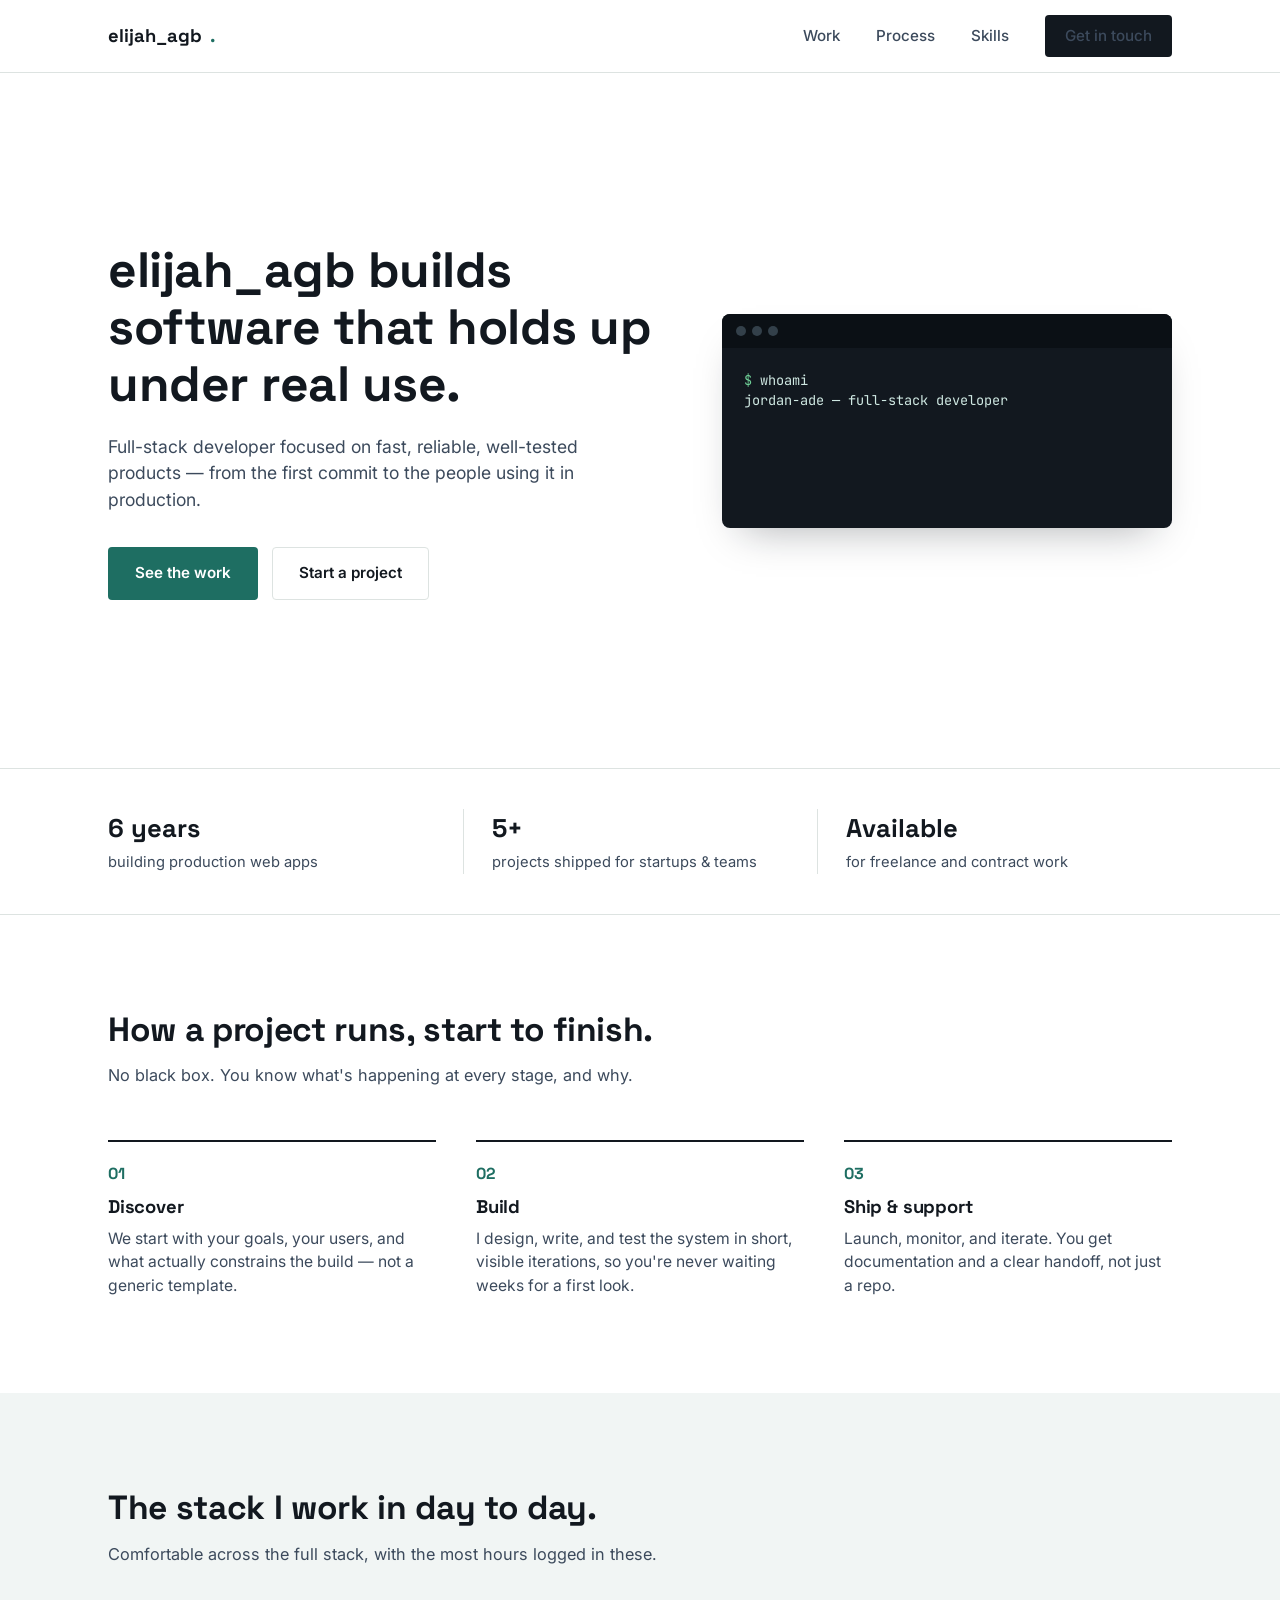
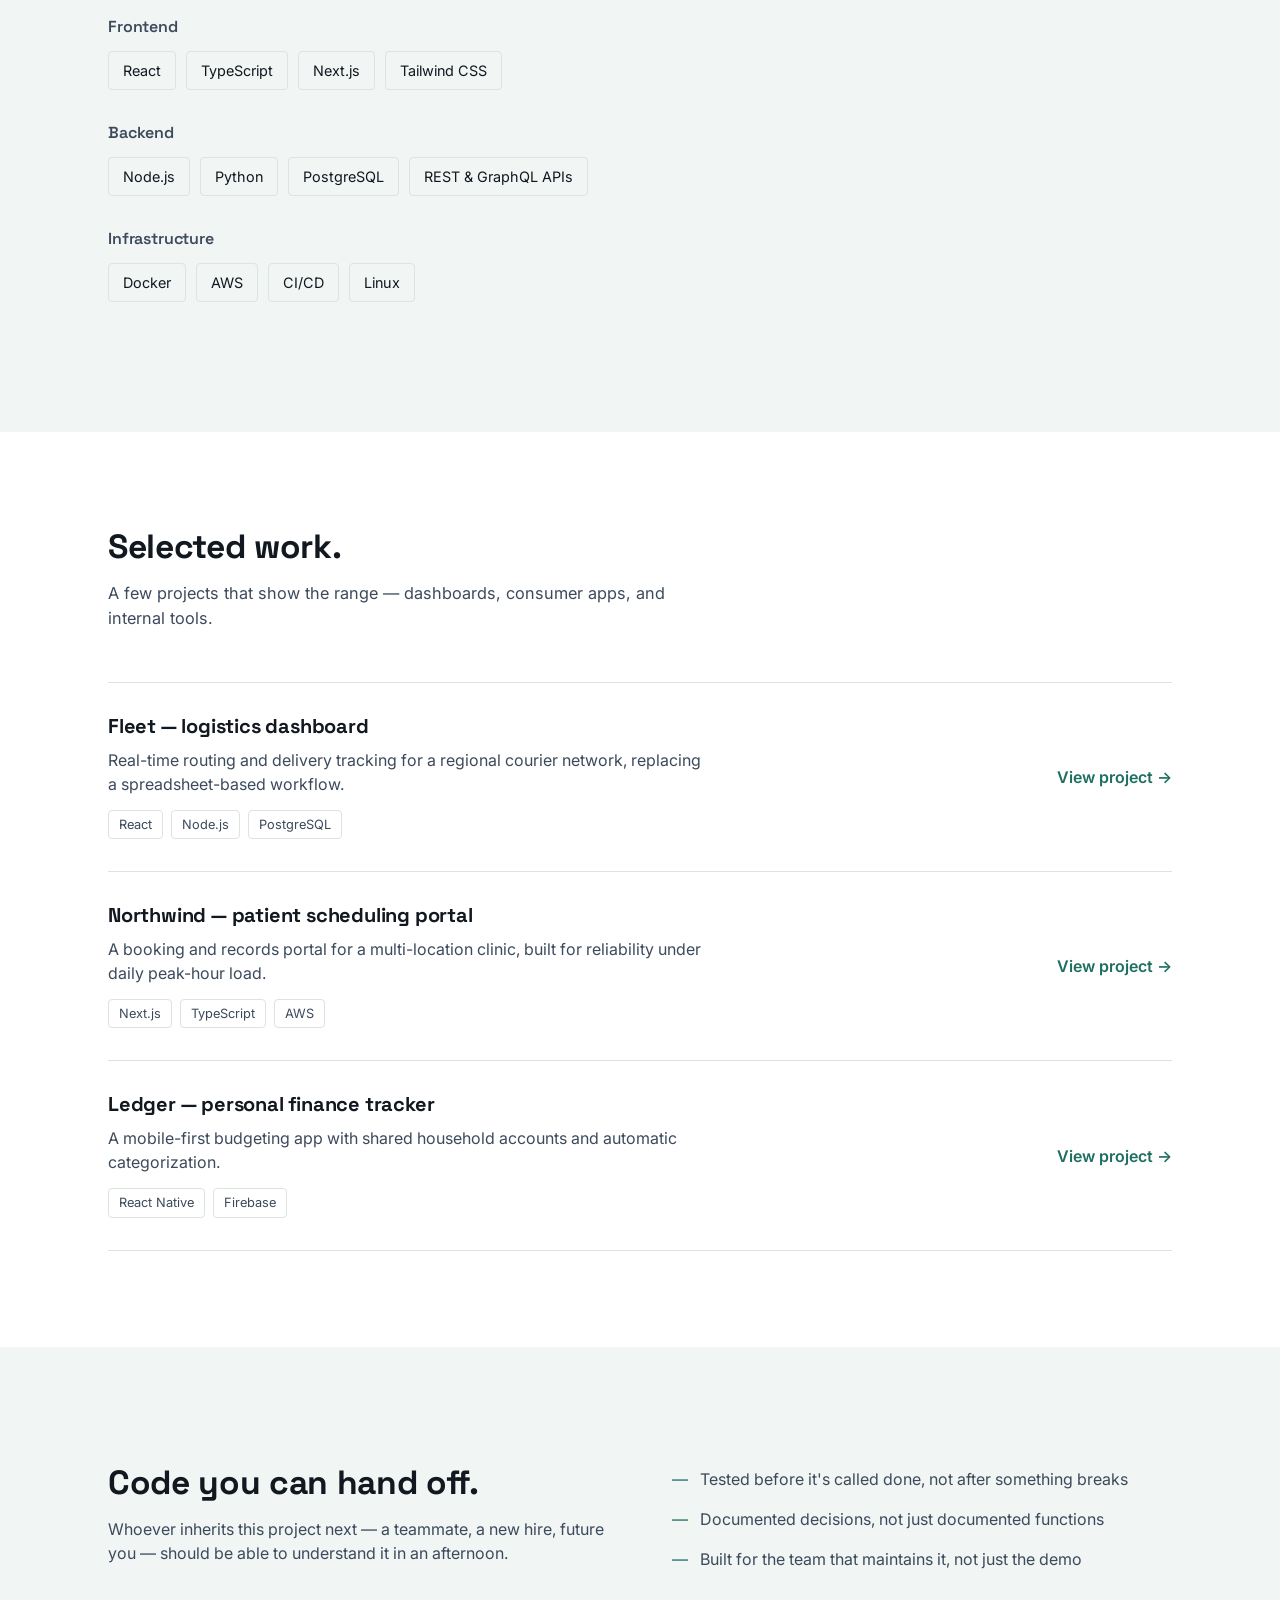
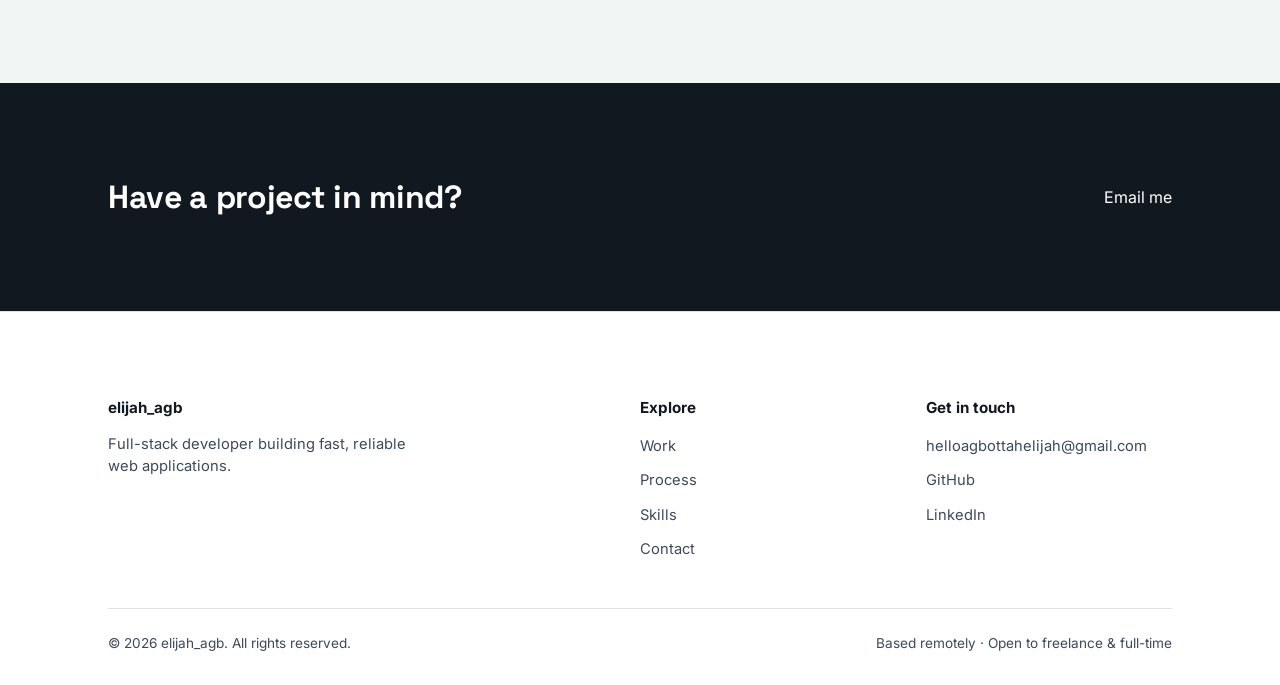
==== index.html @ 97196164 "Rename iIndex.html to index.html" ====
<!DOCTYPE html>
<html lang="en">
<head>
<meta charset="UTF-8">
<meta name="viewport" content="width=device-width, initial-scale=1.0">
<title>elijah_agb — Full-Stack Developer</title>
<meta name="description" content="elijah_agb is a full-stack developer building fast, reliable web applications.">
<link rel="preconnect" href="https://fonts.googleapis.com">
<link rel="preconnect" href="https://fonts.gstatic.com" crossorigin>
<link href="https://fonts.googleapis.com/css2?family=Space+Grotesk:wght@500;700&family=Inter:wght@400;500;600;700&family=JetBrains+Mono:wght@500&display=swap" rel="stylesheet">
<style>
  :root{
    --ink:#12181F;
    --paper:#FFFFFF;
    --paper-soft:#F1F5F4;
    --signal:#1E6E62;
    --signal-dark:#154F46;
    --slate:#3C4A5C;
    --line:#DDE3E1;
    --max:1120px;
  }

  *{box-sizing:border-box;}
  html{scroll-behavior:smooth;}
  body{
    margin:0;
    font-family:'Inter',sans-serif;
    color:var(--ink);
    background:var(--paper);
    line-height:1.5;
    -webkit-font-smoothing:antialiased;
  }
  h1,h2,h3{
    font-family:'Space Grotesk',sans-serif;
    line-height:1.15;
    margin:0;
    letter-spacing:-0.01em;
  }
  p{margin:0;}
  a{color:inherit;text-decoration:none;}
  img{max-width:100%;display:block;}
  .wrap{max-width:var(--max);margin:0 auto;padding:0 28px;}
  section{padding:96px 0;}
  @media (max-width:720px){
    section{padding:64px 0;}
    .wrap{padding:0 20px;}
  }

  a:focus-visible, button:focus-visible{
    outline:2px solid var(--signal);
    outline-offset:3px;
  }

  /* ---------- Nav ---------- */
  .nav{
    position:sticky; top:0; z-index:50;
    background:rgba(255,255,255,0.92);
    backdrop-filter:blur(6px);
    border-bottom:1px solid var(--line);
  }
  .nav .wrap{
    display:flex; align-items:center; justify-content:space-between;
    height:72px;
  }
  .brand{
    font-family:'Space Grotesk',sans-serif;
    font-weight:700; font-size:1.15rem;
    display:flex; align-items:center; gap:8px;
  }
  .brand .dot{color:var(--signal);}
  .nav-links{display:flex; align-items:center; gap:36px;}
  .nav-links a{font-size:0.95rem; color:var(--slate); font-weight:500;}
  .nav-links a:hover{color:var(--ink);}
  .nav-cta{
    background:var(--ink); color:var(--paper);
    padding:10px 20px; border-radius:4px;
    font-size:0.9rem; font-weight:600;
  }
  .nav-cta:hover{background:var(--signal-dark);}
  .nav-toggle{display:none; background:none; border:none; cursor:pointer; padding:8px;}
  .nav-toggle span{display:block; width:22px; height:2px; background:var(--ink); margin:5px 0;}

  @media (max-width:820px){
    .nav-links{
      position:absolute; top:72px; left:0; right:0;
      background:var(--paper); border-bottom:1px solid var(--line);
      flex-direction:column; align-items:flex-start; gap:0;
      max-height:0; overflow:hidden; transition:max-height 0.25s ease;
    }
    .nav-links.open{max-height:320px;}
    .nav-links a, .nav-links .nav-cta{
      width:100%; padding:16px 20px; border-bottom:1px solid var(--line);
      border-radius:0;
    }
    .nav-toggle{display:block;}
  }

  /* ---------- Hero ---------- */
  .hero .wrap{
    display:grid; grid-template-columns:1.1fr 0.9fr; gap:64px; align-items:center;
    padding-top:72px; padding-bottom:72px;
  }
  .hero h1{font-size:clamp(2.1rem, 4vw, 3.1rem);}
  .hero p.lede{
    margin-top:22px; font-size:1.1rem; color:var(--slate); max-width:46ch;
  }
  .hero-ctas{display:flex; gap:14px; margin-top:34px; flex-wrap:wrap;}
  .btn{
    display:inline-block; padding:14px 26px; border-radius:4px;
    font-weight:600; font-size:0.95rem; border:1px solid transparent;
  }
  .btn-primary{background:var(--signal); color:#fff;}
  .btn-primary:hover{background:var(--signal-dark);}
  .btn-ghost{border-color:var(--line); color:var(--ink);}
  .btn-ghost:hover{border-color:var(--ink);}

  .terminal{
    background:var(--ink); border-radius:8px; overflow:hidden;
    box-shadow:0 20px 40px -20px rgba(18,24,31,0.35);
  }
  .terminal-bar{
    display:flex; gap:6px; padding:12px 14px; background:#0B1015;
  }
  .terminal-bar span{width:10px; height:10px; border-radius:50%; background:#33404a;}
  .terminal-body{
    padding:22px; font-family:'JetBrains Mono',monospace; font-size:0.85rem;
    color:#CFE8E2; min-height:180px;
  }
  .terminal-body .prompt{color:#6FCF97;}
  .terminal-line{opacity:0; white-space:pre-wrap;}
  .terminal-line.show{opacity:1;}
  .caret{display:inline-block; width:7px; height:14px; background:#CFE8E2; vertical-align:-2px; animation:blink 1s step-end infinite;}
  @keyframes blink{50%{opacity:0;}}

  @media (max-width:820px){
    .hero .wrap{grid-template-columns:1fr; padding-top:48px;}
  }

  /* ---------- Trust strip ---------- */
  .trust{padding:0; border-top:1px solid var(--line); border-bottom:1px solid var(--line);}
  .trust .wrap{
    display:grid; grid-template-columns:repeat(3,1fr);
    padding:40px 28px;
  }
  .trust-item{
    padding:0 28px; border-left:1px solid var(--line);
  }
  .trust-item:first-child{border-left:none; padding-left:0;}
  .trust-item .num{font-family:'Space Grotesk',sans-serif; font-size:1.6rem; font-weight:700;}
  .trust-item .label{color:var(--slate); font-size:0.92rem; margin-top:4px;}
  @media (max-width:720px){
    .trust .wrap{grid-template-columns:1fr; gap:20px;}
    .trust-item{border-left:none; padding-left:0; border-top:1px solid var(--line); padding-top:20px;}
    .trust-item:first-child{border-top:none; padding-top:0;}
  }

  /* ---------- Section heads ---------- */
  .section-head{max-width:56ch; margin-bottom:52px;}
  .section-head h2{font-size:clamp(1.6rem,3vw,2.1rem);}
  .section-head p{margin-top:14px; color:var(--slate); font-size:1.02rem;}

  /* ---------- Process ---------- */
  .process-grid{display:grid; grid-template-columns:repeat(3,1fr); gap:40px;}
  .process-step{border-top:2px solid var(--ink); padding-top:20px;}
  .process-step .index{font-family:'Space Grotesk',sans-serif; color:var(--signal); font-weight:700;}
  .process-step h3{margin-top:10px; font-size:1.15rem;}
  .process-step p{margin-top:10px; color:var(--slate); font-size:0.98rem;}
  @media (max-width:820px){.process-grid{grid-template-columns:1fr; gap:32px;}}

  /* ---------- Skills ---------- */
  .skills-group{margin-bottom:34px;}
  .skills-group h3{font-size:1rem; color:var(--slate); font-weight:600; margin-bottom:14px;}
  .pill-row{display:flex; flex-wrap:wrap; gap:10px;}
  .pill{
    border:1px solid var(--line); border-radius:4px;
    padding:8px 14px; font-size:0.9rem;
  }

  /* ---------- Work ---------- */
  .work-list{border-top:1px solid var(--line);}
  .work-item{
    display:grid; grid-template-columns:1fr auto; gap:20px;
    padding:32px 0; border-bottom:1px solid var(--line);
    align-items:start;
  }
  .work-item h3{font-size:1.25rem;}
  .work-item p{margin-top:10px; color:var(--slate); max-width:60ch;}
  .work-tags{margin-top:14px; display:flex; gap:8px; flex-wrap:wrap;}
  .work-tags span{font-size:0.8rem; color:var(--slate); border:1px solid var(--line); border-radius:4px; padding:4px 10px;}
  .work-link{white-space:nowrap; font-weight:600; color:var(--signal); align-self:center;}
  .work-link:hover{color:var(--signal-dark);}
  @media (max-width:600px){
    .work-item{grid-template-columns:1fr;}
  }

  /* ---------- Approach ---------- */
  .approach{background:var(--paper-soft);}
  .approach .wrap{display:grid; grid-template-columns:1fr 1fr; gap:64px; align-items:center;}
  .approach h2{font-size:clamp(1.6rem,3vw,2.1rem);}
  .approach ul{list-style:none; padding:0; margin-top:24px; display:grid; gap:16px;}
  .approach li{display:flex; gap:12px; font-size:1rem; color:var(--slate);}
  .approach li::before{content:"—"; color:var(--signal); flex-shrink:0;}
  @media (max-width:820px){.approach .wrap{grid-template-columns:1fr;}}

  /* ---------- CTA banner ---------- */
  .cta-banner{background:var(--ink); color:#fff; text-align:left;}
  .cta-banner .wrap{
    display:flex; align-items:center; justify-content:space-between; gap:24px; flex-wrap:wrap;
  }
  .cta-banner h2{color:#fff; font-size:clamp(1.5rem,3vw,2rem); max-width:20ch;}
  .cta-banner .btn-primary{background:var(--signal);}

  /* ---------- Footer ---------- */
  footer{border-top:1px solid var(--line); padding:64px 0 32px;}
  .footer-grid{display:grid; grid-template-columns:2fr 1fr 1fr; gap:40px;}
  .footer-grid h4{font-size:0.95rem; margin-bottom:14px;}
  .footer-grid ul{list-style:none; padding:0; margin:0; display:grid; gap:10px;}
  .footer-grid a{color:var(--slate); font-size:0.92rem;}
  .footer-grid a:hover{color:var(--ink);}
  .footer-bottom{
    margin-top:48px; padding-top:24px; border-top:1px solid var(--line);
    display:flex; justify-content:space-between; flex-wrap:wrap; gap:12px;
    font-size:0.85rem; color:var(--slate);
  }
  @media (max-width:720px){.footer-grid{grid-template-columns:1fr; gap:28px;}}

  @media (prefers-reduced-motion: reduce){
    html{scroll-behavior:auto;}
    .terminal-line{opacity:1 !important;}
    .caret{animation:none;}
  }
</style>
</head>
<body>

<header class="nav">
  <div class="wrap">
    <a href="#" class="brand">elijah_agb<span class="dot">.</span></a>
    <nav class="nav-links" id="navLinks">
      <a href="#work">Work</a>
      <a href="#process">Process</a>
      <a href="#skills">Skills</a>
      <a href="#contact" class="nav-cta">Get in touch</a>
    </nav>
    <button class="nav-toggle" id="navToggle" aria-label="Toggle menu" aria-expanded="false">
      <span></span><span></span><span></span>
    </button>
  </div>
</header>

<main>

  <!-- Hero -->
  <section class="hero">
    <div class="wrap">
      <div>
        <h1>elijah_agb builds software that holds up under real use.</h1>
        <p class="lede">Full-stack developer focused on fast, reliable, well-tested products — from the first commit to the people using it in production.</p>
        <div class="hero-ctas">
          <a href="#work" class="btn btn-primary">See the work</a>
          <a href="#contact" class="btn btn-ghost">Start a project</a>
        </div>
      </div>
      <div class="terminal" aria-hidden="true">
        <div class="terminal-bar"><span></span><span></span><span></span></div>
        <div class="terminal-body" id="termBody"></div>
      </div>
    </div>
  </section>

  <!-- Trust strip -->
  <section class="trust">
    <div class="wrap">
      <div class="trust-item">
        <div class="num">6 years</div>
        <div class="label">building production web apps</div>
      </div>
      <div class="trust-item">
        <div class="num">5+</div>
        <div class="label">projects shipped for startups &amp; teams</div>
      </div>
      <div class="trust-item">
        <div class="num">Available</div>
        <div class="label">for freelance and contract work</div>
      </div>
    </div>
  </section>

  <!-- Process -->
  <section id="process">
    <div class="wrap">
      <div class="section-head">
        <h2>How a project runs, start to finish.</h2>
        <p>No black box. You know what's happening at every stage, and why.</p>
      </div>
      <div class="process-grid">
        <div class="process-step">
          <div class="index">01</div>
          <h3>Discover</h3>
          <p>We start with your goals, your users, and what actually constrains the build — not a generic template.</p>
        </div>
        <div class="process-step">
          <div class="index">02</div>
          <h3>Build</h3>
          <p>I design, write, and test the system in short, visible iterations, so you're never waiting weeks for a first look.</p>
        </div>
        <div class="process-step">
          <div class="index">03</div>
          <h3>Ship &amp; support</h3>
          <p>Launch, monitor, and iterate. You get documentation and a clear handoff, not just a repo.</p>
        </div>
      </div>
    </div>
  </section>

  <!-- Skills -->
  <section id="skills" style="background:var(--paper-soft);">
    <div class="wrap">
      <div class="section-head">
        <h2>The stack I work in day to day.</h2>
        <p>Comfortable across the full stack, with the most hours logged in these.</p>
      </div>

      <div class="skills-group">
        <h3>Frontend</h3>
        <div class="pill-row">
          <span class="pill">React</span>
          <span class="pill">TypeScript</span>
          <span class="pill">Next.js</span>
          <span class="pill">Tailwind CSS</span>
        </div>
      </div>

      <div class="skills-group">
        <h3>Backend</h3>
        <div class="pill-row">
          <span class="pill">Node.js</span>
          <span class="pill">Python</span>
          <span class="pill">PostgreSQL</span>
          <span class="pill">REST &amp; GraphQL APIs</span>
        </div>
      </div>

      <div class="skills-group">
        <h3>Infrastructure</h3>
        <div class="pill-row">
          <span class="pill">Docker</span>
          <span class="pill">AWS</span>
          <span class="pill">CI/CD</span>
          <span class="pill">Linux</span>
        </div>
      </div>
    </div>
  </section>

  <!-- Work -->
  <section id="work">
    <div class="wrap">
      <div class="section-head">
        <h2>Selected work.</h2>
        <p>A few projects that show the range — dashboards, consumer apps, and internal tools.</p>
      </div>
      <div class="work-list">
        <div class="work-item">
          <div>
            <h3>Fleet — logistics dashboard</h3>
            <p>Real-time routing and delivery tracking for a regional courier network, replacing a spreadsheet-based workflow.</p>
            <div class="work-tags"><span>React</span><span>Node.js</span><span>PostgreSQL</span></div>
          </div>
          <a href="#" class="work-link">View project →</a>
        </div>
        <div class="work-item">
          <div>
            <h3>Northwind — patient scheduling portal</h3>
            <p>A booking and records portal for a multi-location clinic, built for reliability under daily peak-hour load.</p>
            <div class="work-tags"><span>Next.js</span><span>TypeScript</span><span>AWS</span></div>
          </div>
          <a href="#" class="work-link">View project →</a>
        </div>
        <div class="work-item">
          <div>
            <h3>Ledger — personal finance tracker</h3>
            <p>A mobile-first budgeting app with shared household accounts and automatic categorization.</p>
            <div class="work-tags"><span>React Native</span><span>Firebase</span></div>
          </div>
          <a href="#" class="work-link">View project →</a>
        </div>
      </div>
    </div>
  </section>

  <!-- Approach -->
  <section class="approach">
    <div class="wrap">
      <div>
        <h2>Code you can hand off.</h2>
        <p style="margin-top:14px; color:var(--slate);">Whoever inherits this project next — a teammate, a new hire, future you — should be able to understand it in an afternoon.</p>
      </div>
      <ul>
        <li>Tested before it's called done, not after something breaks</li>
        <li>Documented decisions, not just documented functions</li>
        <li>Built for the team that maintains it, not just the demo</li>
      </ul>
    </div>
  </section>

  <!-- CTA banner -->
  <section class="cta-banner" id="contact">
    <div class="wrap">
      <h2>Have a project in mind?</h2>
      <a href="mailto:helloagbottahelijah@gmail.com” class="btn btn-primary">Email me</a>
    </div>
  </section>

</main>

<footer>
  <div class="wrap">
    <div class="footer-grid">
      <div>
        <h4>elijah_agb</h4>
        <p style="color:var(--slate); font-size:0.92rem; max-width:36ch;">Full-stack developer building fast, reliable web applications.</p>
      </div>
      <div>
        <h4>Explore</h4>
        <ul>
          <li><a href="#work">Work</a></li>
          <li><a href="#process">Process</a></li>
          <li><a href="#skills">Skills</a></li>
          <li><a href="#contact">Contact</a></li>
        </ul>
      </div>
      <div>
        <h4>Get in touch</h4>
        <ul>
          <li><a href="mailto:helloagbottahelijah@gmail.com">helloagbottahelijah@gmail.com</a></li>
          <li><a href="#">GitHub</a></li>
          <li><a href="#">LinkedIn</a></li>
        </ul>
      </div>
    </div>
    <div class="footer-bottom">
      <span>© 2026 elijah_agb. All rights reserved.</span>
      <span>Based remotely · Open to freelance &amp; full-time</span>
    </div>
  </div>
</footer>

<script>
  // mobile nav toggle
  const navToggle = document.getElementById('navToggle');
  const navLinks = document.getElementById('navLinks');
  navToggle.addEventListener('click', () => {
    const isOpen = navLinks.classList.toggle('open');
    navToggle.setAttribute('aria-expanded', isOpen);
  });
  navLinks.querySelectorAll('a').forEach(a => a.addEventListener('click', () => {
    navLinks.classList.remove('open');
    navToggle.setAttribute('aria-expanded', 'false');
  }));

  // terminal typing effect (single orchestrated hero moment)
  const termBody = document.getElementById('termBody');
  const reduceMotion = window.matchMedia('(prefers-reduced-motion: reduce)').matches;
  const lines = [
    { p: '$ ', t: 'whoami' },
    { p: '', t: 'jordan-ade — full-stack developer' },
    { p: '', t: '' },
    { p: '$ ', t: 'status' },
    { p: '', t: 'open for new projects' }
  ];

  function renderStatic(){
    termBody.innerHTML = lines.map(l =>
      `<div class="terminal-line show">${l.p ? '<span class="prompt">'+l.p+'</span>' : ''}${l.t}</div>`
    ).join('');
  }

  if (reduceMotion) {
    renderStatic();
  } else {
    let i = 0;
    function typeNext(){
      if (i >= lines.length){ return; }
      const line = lines[i];
      const div = document.createElement('div');
      div.className = 'terminal-line show';
      termBody.appendChild(div);
      const full = line.t;
      let charIndex = 0;
      const prefix = line.p ? `<span class="prompt">${line.p}</span>` : '';
      const interval = setInterval(() => {
        charIndex++;
        div.innerHTML = prefix + full.slice(0, charIndex) + '<span class="caret"></span>';
        if (charIndex >= full.length){
          clearInterval(interval);
          div.innerHTML = prefix + full;
          i++;
          setTimeout(typeNext, 220);
        }
      }, 28);
    }
    typeNext();
  }
</script>

</body>
</html>
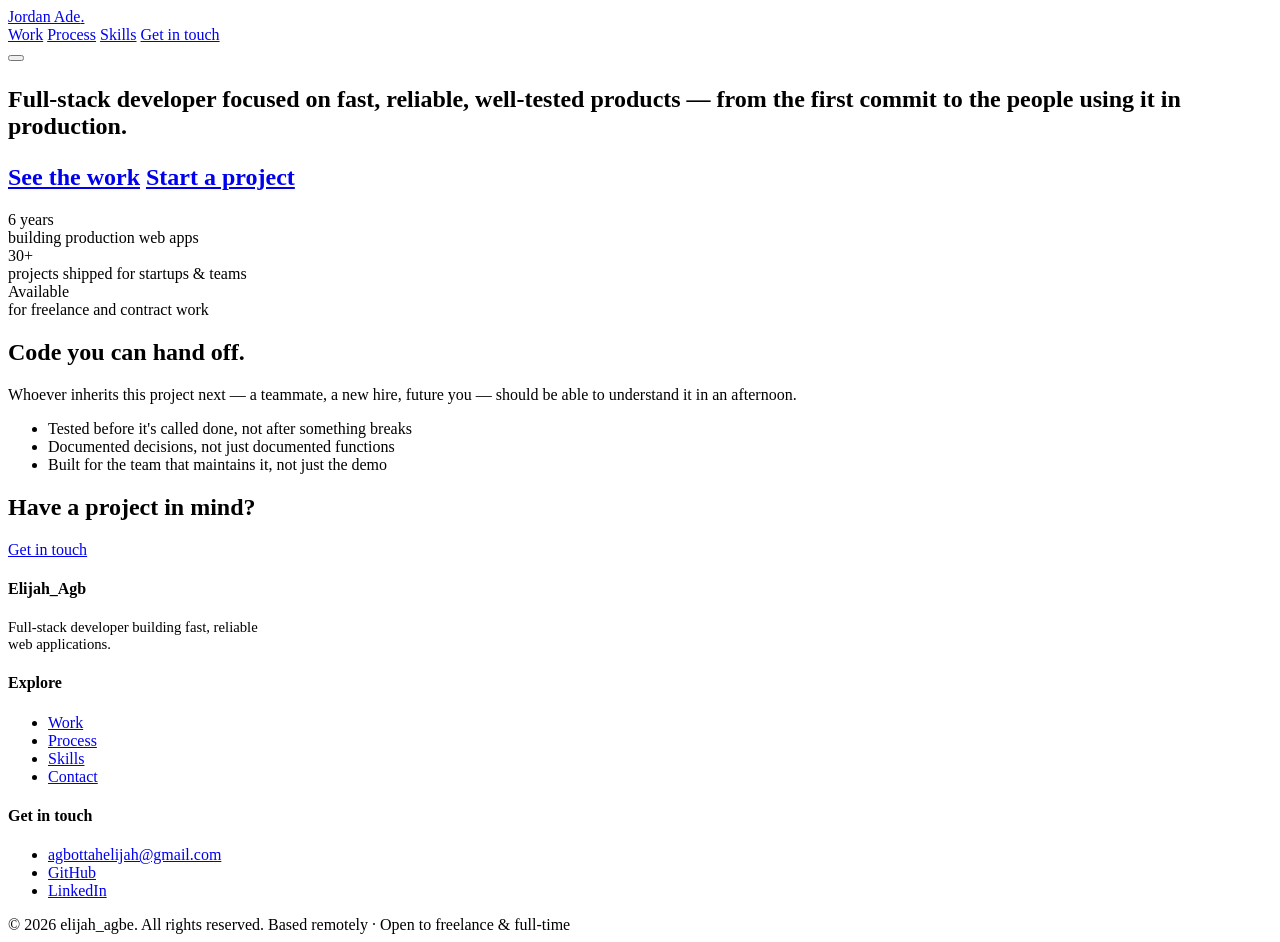
==== commit 10ca4d49: "Refactor index.html for branding and navigation updates Updated the title and meta description, chan" ====
--- a/index.html
+++ b/index.html
@@ -3,244 +3,24 @@
 <head>
 <meta charset="UTF-8">
 <meta name="viewport" content="width=device-width, initial-scale=1.0">
-<title>elijah_agb — Full-Stack Developer</title>
-<meta name="description" content="elijah_agb is a full-stack developer building fast, reliable web applications.">
+<title>Elijah_Agb — Full-Stack Developer</title>
+<meta name="description" content="Jordan Ade is a full-stack developer building fast, reliable web applications.">
 <link rel="preconnect" href="https://fonts.googleapis.com">
 <link rel="preconnect" href="https://fonts.gstatic.com" crossorigin>
 <link href="https://fonts.googleapis.com/css2?family=Space+Grotesk:wght@500;700&family=Inter:wght@400;500;600;700&family=JetBrains+Mono:wght@500&display=swap" rel="stylesheet">
-<style>
-  :root{
-    --ink:#12181F;
-    --paper:#FFFFFF;
-    --paper-soft:#F1F5F4;
-    --signal:#1E6E62;
-    --signal-dark:#154F46;
-    --slate:#3C4A5C;
-    --line:#DDE3E1;
-    --max:1120px;
-  }
-
-  *{box-sizing:border-box;}
-  html{scroll-behavior:smooth;}
-  body{
-    margin:0;
-    font-family:'Inter',sans-serif;
-    color:var(--ink);
-    background:var(--paper);
-    line-height:1.5;
-    -webkit-font-smoothing:antialiased;
-  }
-  h1,h2,h3{
-    font-family:'Space Grotesk',sans-serif;
-    line-height:1.15;
-    margin:0;
-    letter-spacing:-0.01em;
-  }
-  p{margin:0;}
-  a{color:inherit;text-decoration:none;}
-  img{max-width:100%;display:block;}
-  .wrap{max-width:var(--max);margin:0 auto;padding:0 28px;}
-  section{padding:96px 0;}
-  @media (max-width:720px){
-    section{padding:64px 0;}
-    .wrap{padding:0 20px;}
-  }
-
-  a:focus-visible, button:focus-visible{
-    outline:2px solid var(--signal);
-    outline-offset:3px;
-  }
-
-  /* ---------- Nav ---------- */
-  .nav{
-    position:sticky; top:0; z-index:50;
-    background:rgba(255,255,255,0.92);
-    backdrop-filter:blur(6px);
-    border-bottom:1px solid var(--line);
-  }
-  .nav .wrap{
-    display:flex; align-items:center; justify-content:space-between;
-    height:72px;
-  }
-  .brand{
-    font-family:'Space Grotesk',sans-serif;
-    font-weight:700; font-size:1.15rem;
-    display:flex; align-items:center; gap:8px;
-  }
-  .brand .dot{color:var(--signal);}
-  .nav-links{display:flex; align-items:center; gap:36px;}
-  .nav-links a{font-size:0.95rem; color:var(--slate); font-weight:500;}
-  .nav-links a:hover{color:var(--ink);}
-  .nav-cta{
-    background:var(--ink); color:var(--paper);
-    padding:10px 20px; border-radius:4px;
-    font-size:0.9rem; font-weight:600;
-  }
-  .nav-cta:hover{background:var(--signal-dark);}
-  .nav-toggle{display:none; background:none; border:none; cursor:pointer; padding:8px;}
-  .nav-toggle span{display:block; width:22px; height:2px; background:var(--ink); margin:5px 0;}
-
-  @media (max-width:820px){
-    .nav-links{
-      position:absolute; top:72px; left:0; right:0;
-      background:var(--paper); border-bottom:1px solid var(--line);
-      flex-direction:column; align-items:flex-start; gap:0;
-      max-height:0; overflow:hidden; transition:max-height 0.25s ease;
-    }
-    .nav-links.open{max-height:320px;}
-    .nav-links a, .nav-links .nav-cta{
-      width:100%; padding:16px 20px; border-bottom:1px solid var(--line);
-      border-radius:0;
-    }
-    .nav-toggle{display:block;}
-  }
-
-  /* ---------- Hero ---------- */
-  .hero .wrap{
-    display:grid; grid-template-columns:1.1fr 0.9fr; gap:64px; align-items:center;
-    padding-top:72px; padding-bottom:72px;
-  }
-  .hero h1{font-size:clamp(2.1rem, 4vw, 3.1rem);}
-  .hero p.lede{
-    margin-top:22px; font-size:1.1rem; color:var(--slate); max-width:46ch;
-  }
-  .hero-ctas{display:flex; gap:14px; margin-top:34px; flex-wrap:wrap;}
-  .btn{
-    display:inline-block; padding:14px 26px; border-radius:4px;
-    font-weight:600; font-size:0.95rem; border:1px solid transparent;
-  }
-  .btn-primary{background:var(--signal); color:#fff;}
-  .btn-primary:hover{background:var(--signal-dark);}
-  .btn-ghost{border-color:var(--line); color:var(--ink);}
-  .btn-ghost:hover{border-color:var(--ink);}
-
-  .terminal{
-    background:var(--ink); border-radius:8px; overflow:hidden;
-    box-shadow:0 20px 40px -20px rgba(18,24,31,0.35);
-  }
-  .terminal-bar{
-    display:flex; gap:6px; padding:12px 14px; background:#0B1015;
-  }
-  .terminal-bar span{width:10px; height:10px; border-radius:50%; background:#33404a;}
-  .terminal-body{
-    padding:22px; font-family:'JetBrains Mono',monospace; font-size:0.85rem;
-    color:#CFE8E2; min-height:180px;
-  }
-  .terminal-body .prompt{color:#6FCF97;}
-  .terminal-line{opacity:0; white-space:pre-wrap;}
-  .terminal-line.show{opacity:1;}
-  .caret{display:inline-block; width:7px; height:14px; background:#CFE8E2; vertical-align:-2px; animation:blink 1s step-end infinite;}
-  @keyframes blink{50%{opacity:0;}}
-
-  @media (max-width:820px){
-    .hero .wrap{grid-template-columns:1fr; padding-top:48px;}
-  }
-
-  /* ---------- Trust strip ---------- */
-  .trust{padding:0; border-top:1px solid var(--line); border-bottom:1px solid var(--line);}
-  .trust .wrap{
-    display:grid; grid-template-columns:repeat(3,1fr);
-    padding:40px 28px;
-  }
-  .trust-item{
-    padding:0 28px; border-left:1px solid var(--line);
-  }
-  .trust-item:first-child{border-left:none; padding-left:0;}
-  .trust-item .num{font-family:'Space Grotesk',sans-serif; font-size:1.6rem; font-weight:700;}
-  .trust-item .label{color:var(--slate); font-size:0.92rem; margin-top:4px;}
-  @media (max-width:720px){
-    .trust .wrap{grid-template-columns:1fr; gap:20px;}
-    .trust-item{border-left:none; padding-left:0; border-top:1px solid var(--line); padding-top:20px;}
-    .trust-item:first-child{border-top:none; padding-top:0;}
-  }
-
-  /* ---------- Section heads ---------- */
-  .section-head{max-width:56ch; margin-bottom:52px;}
-  .section-head h2{font-size:clamp(1.6rem,3vw,2.1rem);}
-  .section-head p{margin-top:14px; color:var(--slate); font-size:1.02rem;}
-
-  /* ---------- Process ---------- */
-  .process-grid{display:grid; grid-template-columns:repeat(3,1fr); gap:40px;}
-  .process-step{border-top:2px solid var(--ink); padding-top:20px;}
-  .process-step .index{font-family:'Space Grotesk',sans-serif; color:var(--signal); font-weight:700;}
-  .process-step h3{margin-top:10px; font-size:1.15rem;}
-  .process-step p{margin-top:10px; color:var(--slate); font-size:0.98rem;}
-  @media (max-width:820px){.process-grid{grid-template-columns:1fr; gap:32px;}}
-
-  /* ---------- Skills ---------- */
-  .skills-group{margin-bottom:34px;}
-  .skills-group h3{font-size:1rem; color:var(--slate); font-weight:600; margin-bottom:14px;}
-  .pill-row{display:flex; flex-wrap:wrap; gap:10px;}
-  .pill{
-    border:1px solid var(--line); border-radius:4px;
-    padding:8px 14px; font-size:0.9rem;
-  }
-
-  /* ---------- Work ---------- */
-  .work-list{border-top:1px solid var(--line);}
-  .work-item{
-    display:grid; grid-template-columns:1fr auto; gap:20px;
-    padding:32px 0; border-bottom:1px solid var(--line);
-    align-items:start;
-  }
-  .work-item h3{font-size:1.25rem;}
-  .work-item p{margin-top:10px; color:var(--slate); max-width:60ch;}
-  .work-tags{margin-top:14px; display:flex; gap:8px; flex-wrap:wrap;}
-  .work-tags span{font-size:0.8rem; color:var(--slate); border:1px solid var(--line); border-radius:4px; padding:4px 10px;}
-  .work-link{white-space:nowrap; font-weight:600; color:var(--signal); align-self:center;}
-  .work-link:hover{color:var(--signal-dark);}
-  @media (max-width:600px){
-    .work-item{grid-template-columns:1fr;}
-  }
-
-  /* ---------- Approach ---------- */
-  .approach{background:var(--paper-soft);}
-  .approach .wrap{display:grid; grid-template-columns:1fr 1fr; gap:64px; align-items:center;}
-  .approach h2{font-size:clamp(1.6rem,3vw,2.1rem);}
-  .approach ul{list-style:none; padding:0; margin-top:24px; display:grid; gap:16px;}
-  .approach li{display:flex; gap:12px; font-size:1rem; color:var(--slate);}
-  .approach li::before{content:"—"; color:var(--signal); flex-shrink:0;}
-  @media (max-width:820px){.approach .wrap{grid-template-columns:1fr;}}
-
-  /* ---------- CTA banner ---------- */
-  .cta-banner{background:var(--ink); color:#fff; text-align:left;}
-  .cta-banner .wrap{
-    display:flex; align-items:center; justify-content:space-between; gap:24px; flex-wrap:wrap;
-  }
-  .cta-banner h2{color:#fff; font-size:clamp(1.5rem,3vw,2rem); max-width:20ch;}
-  .cta-banner .btn-primary{background:var(--signal);}
-
-  /* ---------- Footer ---------- */
-  footer{border-top:1px solid var(--line); padding:64px 0 32px;}
-  .footer-grid{display:grid; grid-template-columns:2fr 1fr 1fr; gap:40px;}
-  .footer-grid h4{font-size:0.95rem; margin-bottom:14px;}
-  .footer-grid ul{list-style:none; padding:0; margin:0; display:grid; gap:10px;}
-  .footer-grid a{color:var(--slate); font-size:0.92rem;}
-  .footer-grid a:hover{color:var(--ink);}
-  .footer-bottom{
-    margin-top:48px; padding-top:24px; border-top:1px solid var(--line);
-    display:flex; justify-content:space-between; flex-wrap:wrap; gap:12px;
-    font-size:0.85rem; color:var(--slate);
-  }
-  @media (max-width:720px){.footer-grid{grid-template-columns:1fr; gap:28px;}}
-
-  @media (prefers-reduced-motion: reduce){
-    html{scroll-behavior:auto;}
-    .terminal-line{opacity:1 !important;}
-    .caret{animation:none;}
-  }
-</style>
+<link rel="stylesheet" href="style.css">
+<script src="script.js" defer></script>
 </head>
 <body>
 
 <header class="nav">
   <div class="wrap">
-    <a href="#" class="brand">elijah_agb<span class="dot">.</span></a>
+    <a href="index.html" class="brand">Jordan Ade<span class="dot">.</span></a>
     <nav class="nav-links" id="navLinks">
-      <a href="#work">Work</a>
-      <a href="#process">Process</a>
-      <a href="#skills">Skills</a>
-      <a href="#contact" class="nav-cta">Get in touch</a>
+      <a href="work.html">Work</a>
+      <a href="process.html">Process</a>
+      <a href="skills.html">Skills</a>
+      <a href="contact.html" class="nav-cta">Get in touch</a>
     </nav>
     <button class="nav-toggle" id="navToggle" aria-label="Toggle menu" aria-expanded="false">
       <span></span><span></span><span></span>
@@ -250,15 +30,14 @@
 
 <main>
 
-  <!-- Hero -->
   <section class="hero">
     <div class="wrap">
       <div>
-        <h1>elijah_agb builds software that holds up under real use.</h1>
+        <h1 Elijah_Agb builds software that holds up under real use.</h1>
         <p class="lede">Full-stack developer focused on fast, reliable, well-tested products — from the first commit to the people using it in production.</p>
         <div class="hero-ctas">
-          <a href="#work" class="btn btn-primary">See the work</a>
-          <a href="#contact" class="btn btn-ghost">Start a project</a>
+          <a href="work.html" class="btn btn-primary">See the work</a>
+          <a href="contact.html" class="btn btn-ghost">Start a project</a>
         </div>
       </div>
       <div class="terminal" aria-hidden="true">
@@ -268,7 +47,6 @@
     </div>
   </section>
 
-  <!-- Trust strip -->
   <section class="trust">
     <div class="wrap">
       <div class="trust-item">
@@ -276,7 +54,7 @@
         <div class="label">building production web apps</div>
       </div>
       <div class="trust-item">
-        <div class="num">5+</div>
+        <div class="num">30+</div>
         <div class="label">projects shipped for startups &amp; teams</div>
       </div>
       <div class="trust-item">
@@ -286,110 +64,6 @@
     </div>
   </section>
 
-  <!-- Process -->
-  <section id="process">
-    <div class="wrap">
-      <div class="section-head">
-        <h2>How a project runs, start to finish.</h2>
-        <p>No black box. You know what's happening at every stage, and why.</p>
-      </div>
-      <div class="process-grid">
-        <div class="process-step">
-          <div class="index">01</div>
-          <h3>Discover</h3>
-          <p>We start with your goals, your users, and what actually constrains the build — not a generic template.</p>
-        </div>
-        <div class="process-step">
-          <div class="index">02</div>
-          <h3>Build</h3>
-          <p>I design, write, and test the system in short, visible iterations, so you're never waiting weeks for a first look.</p>
-        </div>
-        <div class="process-step">
-          <div class="index">03</div>
-          <h3>Ship &amp; support</h3>
-          <p>Launch, monitor, and iterate. You get documentation and a clear handoff, not just a repo.</p>
-        </div>
-      </div>
-    </div>
-  </section>
-
-  <!-- Skills -->
-  <section id="skills" style="background:var(--paper-soft);">
-    <div class="wrap">
-      <div class="section-head">
-        <h2>The stack I work in day to day.</h2>
-        <p>Comfortable across the full stack, with the most hours logged in these.</p>
-      </div>
-
-      <div class="skills-group">
-        <h3>Frontend</h3>
-        <div class="pill-row">
-          <span class="pill">React</span>
-          <span class="pill">TypeScript</span>
-          <span class="pill">Next.js</span>
-          <span class="pill">Tailwind CSS</span>
-        </div>
-      </div>
-
-      <div class="skills-group">
-        <h3>Backend</h3>
-        <div class="pill-row">
-          <span class="pill">Node.js</span>
-          <span class="pill">Python</span>
-          <span class="pill">PostgreSQL</span>
-          <span class="pill">REST &amp; GraphQL APIs</span>
-        </div>
-      </div>
-
-      <div class="skills-group">
-        <h3>Infrastructure</h3>
-        <div class="pill-row">
-          <span class="pill">Docker</span>
-          <span class="pill">AWS</span>
-          <span class="pill">CI/CD</span>
-          <span class="pill">Linux</span>
-        </div>
-      </div>
-    </div>
-  </section>
-
-  <!-- Work -->
-  <section id="work">
-    <div class="wrap">
-      <div class="section-head">
-        <h2>Selected work.</h2>
-        <p>A few projects that show the range — dashboards, consumer apps, and internal tools.</p>
-      </div>
-      <div class="work-list">
-        <div class="work-item">
-          <div>
-            <h3>Fleet — logistics dashboard</h3>
-            <p>Real-time routing and delivery tracking for a regional courier network, replacing a spreadsheet-based workflow.</p>
-            <div class="work-tags"><span>React</span><span>Node.js</span><span>PostgreSQL</span></div>
-          </div>
-          <a href="#" class="work-link">View project →</a>
-        </div>
-        <div class="work-item">
-          <div>
-            <h3>Northwind — patient scheduling portal</h3>
-            <p>A booking and records portal for a multi-location clinic, built for reliability under daily peak-hour load.</p>
-            <div class="work-tags"><span>Next.js</span><span>TypeScript</span><span>AWS</span></div>
-          </div>
-          <a href="#" class="work-link">View project →</a>
-        </div>
-        <div class="work-item">
-          <div>
-            <h3>Ledger — personal finance tracker</h3>
-            <p>A mobile-first budgeting app with shared household accounts and automatic categorization.</p>
-            <div class="work-tags"><span>React Native</span><span>Firebase</span></div>
-          </div>
-          <a href="#" class="work-link">View project →</a>
-        </div>
-      </div>
-    </div>
-  </section>
-
-  <!-- Approach -->
   <section class="approach">
     <div class="wrap">
       <div>
@@ -404,11 +78,10 @@
     </div>
   </section>
 
-  <!-- CTA banner -->
-  <section class="cta-banner" id="contact">
+  <section class="cta-banner">
     <div class="wrap">
       <h2>Have a project in mind?</h2>
-      <a href="mailto:helloagbottahelijah@gmail.com” class="btn btn-primary">Email me</a>
+      <a href="contact.html" class="btn btn-primary">Get in touch</a>
     </div>
   </section>
 
@@ -418,91 +91,33 @@
   <div class="wrap">
     <div class="footer-grid">
       <div>
-        <h4>elijah_agb</h4>
+        <h4>Elijah_Agb</h4>
         <p style="color:var(--slate); font-size:0.92rem; max-width:36ch;">Full-stack developer building fast, reliable web applications.</p>
       </div>
       <div>
         <h4>Explore</h4>
         <ul>
-          <li><a href="#work">Work</a></li>
-          <li><a href="#process">Process</a></li>
-          <li><a href="#skills">Skills</a></li>
-          <li><a href="#contact">Contact</a></li>
+          <li><a href="work.html">Work</a></li>
+          <li><a href="process.html">Process</a></li>
+          <li><a href="skills.html">Skills</a></li>
+          <li><a href="contact.html">Contact</a></li>
         </ul>
       </div>
       <div>
         <h4>Get in touch</h4>
         <ul>
-          <li><a href="mailto:helloagbottahelijah@gmail.com">helloagbottahelijah@gmail.com</a></li>
+          <li><a href="mailto:agbottahelijah@gmail.com">agbottahelijah@gmail.com</a></li>
           <li><a href="#">GitHub</a></li>
           <li><a href="#">LinkedIn</a></li>
         </ul>
       </div>
     </div>
     <div class="footer-bottom">
-      <span>© 2026 elijah_agb. All rights reserved.</span>
+      <span>© 2026 elijah_agbe. All rights reserved.</span>
       <span>Based remotely · Open to freelance &amp; full-time</span>
     </div>
   </div>
 </footer>
 
-<script>
-  // mobile nav toggle
-  const navToggle = document.getElementById('navToggle');
-  const navLinks = document.getElementById('navLinks');
-  navToggle.addEventListener('click', () => {
-    const isOpen = navLinks.classList.toggle('open');
-    navToggle.setAttribute('aria-expanded', isOpen);
-  });
-  navLinks.querySelectorAll('a').forEach(a => a.addEventListener('click', () => {
-    navLinks.classList.remove('open');
-    navToggle.setAttribute('aria-expanded', 'false');
-  }));
-
-  // terminal typing effect (single orchestrated hero moment)
-  const termBody = document.getElementById('termBody');
-  const reduceMotion = window.matchMedia('(prefers-reduced-motion: reduce)').matches;
-  const lines = [
-    { p: '$ ', t: 'whoami' },
-    { p: '', t: 'jordan-ade — full-stack developer' },
-    { p: '', t: '' },
-    { p: '$ ', t: 'status' },
-    { p: '', t: 'open for new projects' }
-  ];
-
-  function renderStatic(){
-    termBody.innerHTML = lines.map(l =>
-      `<div class="terminal-line show">${l.p ? '<span class="prompt">'+l.p+'</span>' : ''}${l.t}</div>`
-    ).join('');
-  }
-
-  if (reduceMotion) {
-    renderStatic();
-  } else {
-    let i = 0;
-    function typeNext(){
-      if (i >= lines.length){ return; }
-      const line = lines[i];
-      const div = document.createElement('div');
-      div.className = 'terminal-line show';
-      termBody.appendChild(div);
-      const full = line.t;
-      let charIndex = 0;
-      const prefix = line.p ? `<span class="prompt">${line.p}</span>` : '';
-      const interval = setInterval(() => {
-        charIndex++;
-        div.innerHTML = prefix + full.slice(0, charIndex) + '<span class="caret"></span>';
-        if (charIndex >= full.length){
-          clearInterval(interval);
-          div.innerHTML = prefix + full;
-          i++;
-          setTimeout(typeNext, 220);
-        }
-      }, 28);
-    }
-    typeNext();
-  }
-</script>
-
 </body>
 </html>
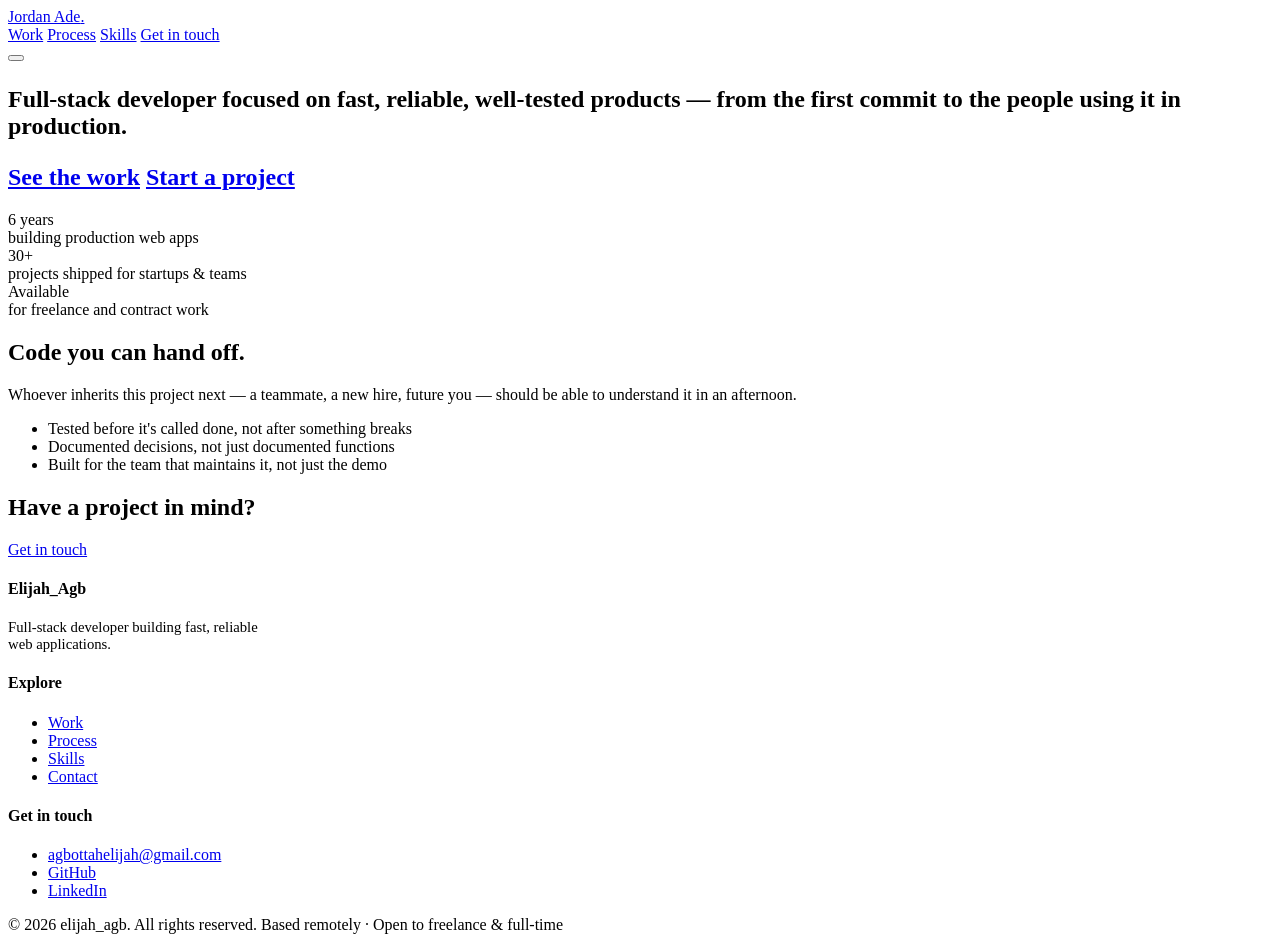
==== commit b47510db: "Fix typo in footer copyright name" ====
--- a/index.html
+++ b/index.html
@@ -113,7 +113,7 @@
       </div>
     </div>
     <div class="footer-bottom">
-      <span>© 2026 elijah_agbe. All rights reserved.</span>
+      <span>© 2026 elijah_agb. All rights reserved.</span>
       <span>Based remotely · Open to freelance &amp; full-time</span>
     </div>
   </div>
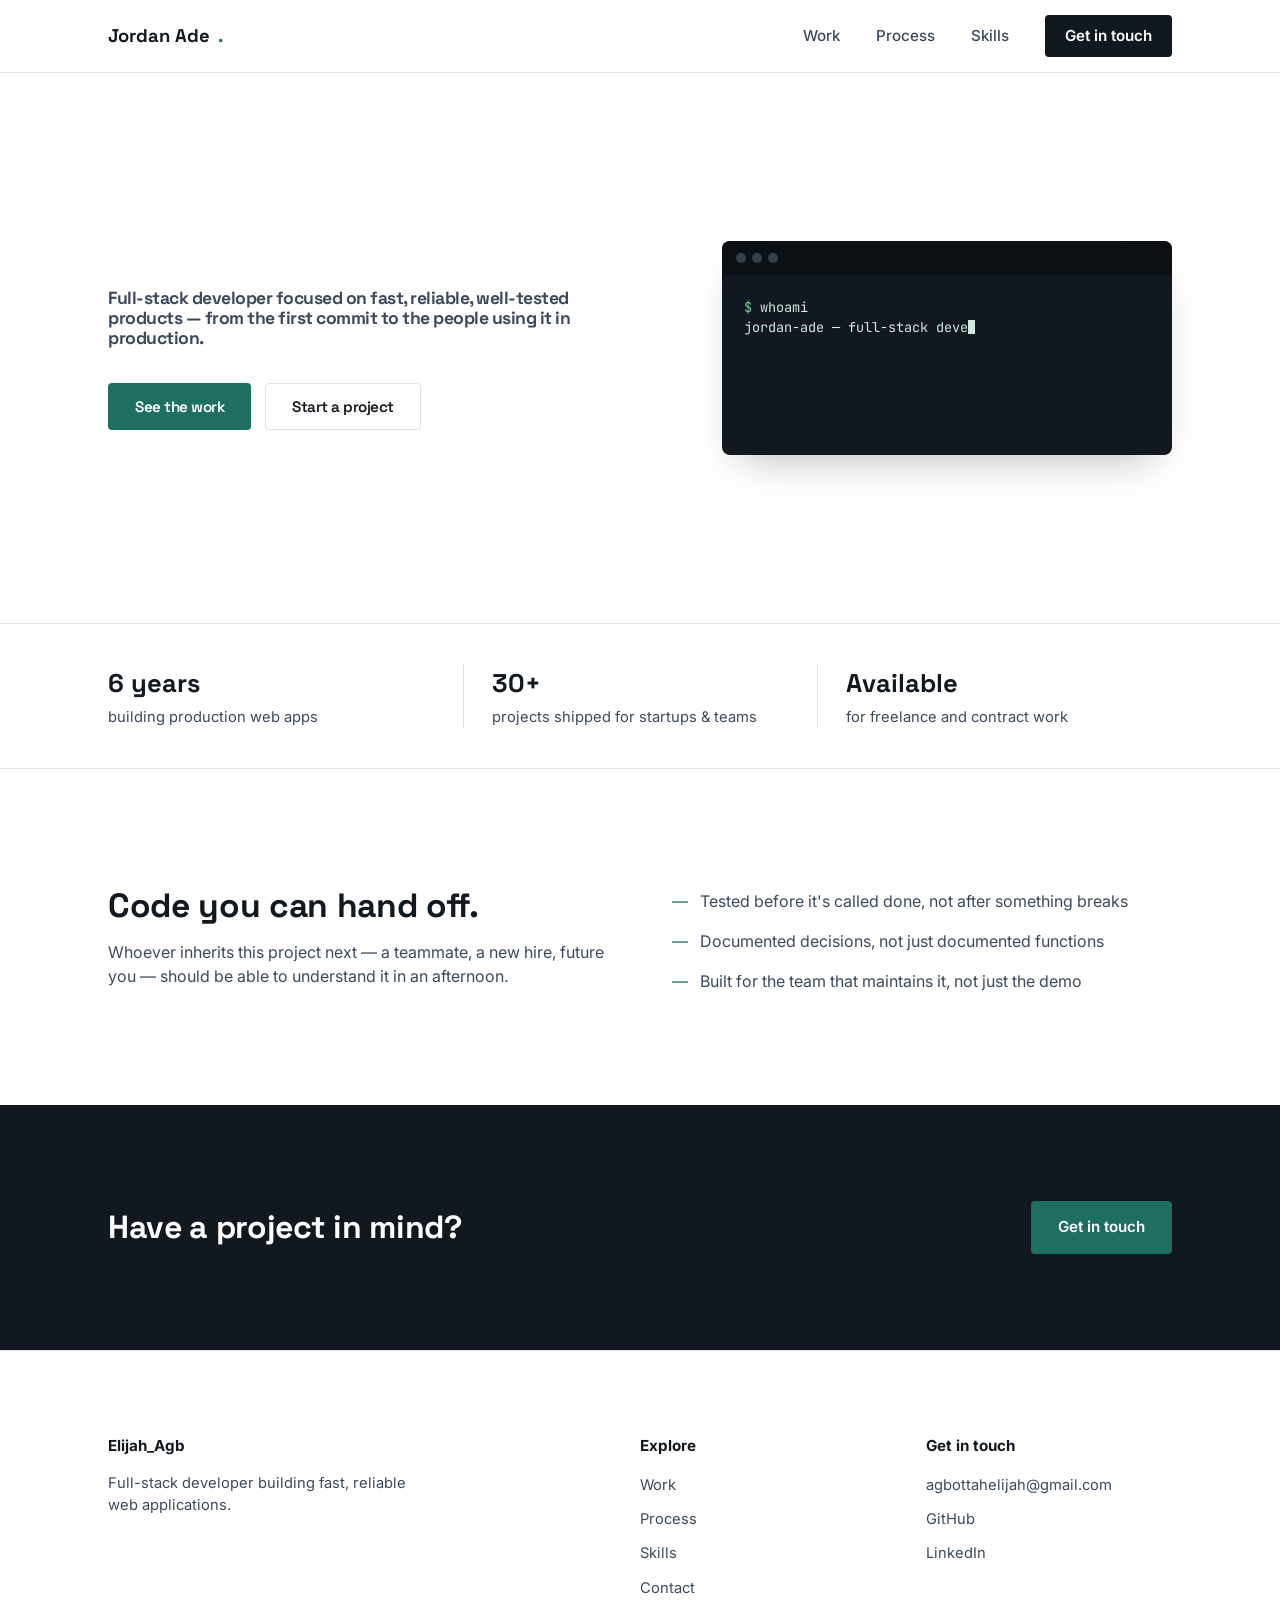
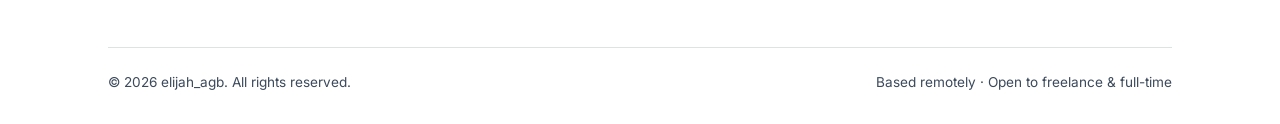
==== commit ba8aa843: "Update meta description for personal branding" ====
--- a/index.html
+++ b/index.html
@@ -4,7 +4,7 @@
 <meta charset="UTF-8">
 <meta name="viewport" content="width=device-width, initial-scale=1.0">
 <title>Elijah_Agb — Full-Stack Developer</title>
-<meta name="description" content="Jordan Ade is a full-stack developer building fast, reliable web applications.">
+<meta name="description" content="Elijah_Agb is a full-stack developer building fast, reliable web applications.">
 <link rel="preconnect" href="https://fonts.googleapis.com">
 <link rel="preconnect" href="https://fonts.gstatic.com" crossorigin>
 <link href="https://fonts.googleapis.com/css2?family=Space+Grotesk:wght@500;700&family=Inter:wght@400;500;600;700&family=JetBrains+Mono:wght@500&display=swap" rel="stylesheet">
--- a/style.css
+++ b/style.css
@@ -0,0 +1,234 @@
+:root{
+  --ink:#12181F;
+  --paper:#FFFFFF;
+  --paper-soft:#F1F5F4;
+  --signal:#1E6E62;
+  --signal-dark:#154F46;
+  --slate:#3C4A5C;
+  --line:#DDE3E1;
+  --max:1120px;
+}
+
+*{box-sizing:border-box;}
+body{
+  margin:0;
+  font-family:'Inter',sans-serif;
+  color:var(--ink);
+  background:var(--paper);
+  line-height:1.5;
+  -webkit-font-smoothing:antialiased;
+}
+h1,h2,h3{
+  font-family:'Space Grotesk',sans-serif;
+  line-height:1.15;
+  margin:0;
+  letter-spacing:-0.01em;
+}
+p{margin:0;}
+a{color:inherit;text-decoration:none;}
+img{max-width:100%;display:block;}
+.wrap{max-width:var(--max);margin:0 auto;padding:0 28px;}
+section{padding:96px 0;}
+@media (max-width:720px){
+  section{padding:64px 0;}
+  .wrap{padding:0 20px;}
+}
+
+.soft-bg{background:var(--paper-soft);}
+
+a:focus-visible, button:focus-visible{
+  outline:2px solid var(--signal);
+  outline-offset:3px;
+}
+
+/* ---------- Nav ---------- */
+.nav{
+  position:sticky; top:0; z-index:50;
+  background:rgba(255,255,255,0.92);
+  backdrop-filter:blur(6px);
+  border-bottom:1px solid var(--line);
+}
+.nav .wrap{
+  display:flex; align-items:center; justify-content:space-between;
+  height:72px;
+}
+.brand{
+  font-family:'Space Grotesk',sans-serif;
+  font-weight:700; font-size:1.15rem;
+  display:flex; align-items:center; gap:8px;
+}
+.brand .dot{color:var(--signal);}
+.nav-links{display:flex; align-items:center; gap:36px;}
+.nav-links a{font-size:0.95rem; color:var(--slate); font-weight:500;}
+.nav-links a:hover{color:var(--ink);}
+.nav-links a.active{color:var(--ink); font-weight:700;}
+.nav-cta{
+  background:var(--ink); color:var(--paper) !important;
+  padding:10px 20px; border-radius:4px;
+  font-size:0.9rem; font-weight:600 !important;
+}
+.nav-cta:hover{background:var(--signal-dark);}
+.nav-toggle{display:none; background:none; border:none; cursor:pointer; padding:8px;}
+.nav-toggle span{display:block; width:22px; height:2px; background:var(--ink); margin:5px 0;}
+
+@media (max-width:820px){
+  .nav-links{
+    position:absolute; top:72px; left:0; right:0;
+    background:var(--paper); border-bottom:1px solid var(--line);
+    flex-direction:column; align-items:flex-start; gap:0;
+    max-height:0; overflow:hidden; transition:max-height 0.25s ease;
+  }
+  .nav-links.open{max-height:320px;}
+  .nav-links a, .nav-links .nav-cta{
+    width:100%; padding:16px 20px; border-bottom:1px solid var(--line);
+    border-radius:0;
+  }
+  .nav-toggle{display:block;}
+}
+
+/* ---------- Hero (homepage only) ---------- */
+.hero .wrap{
+  display:grid; grid-template-columns:1.1fr 0.9fr; gap:64px; align-items:center;
+  padding-top:72px; padding-bottom:72px;
+}
+.hero h1{font-size:clamp(2.1rem, 4vw, 3.1rem);}
+.hero p.lede{
+  margin-top:22px; font-size:1.1rem; color:var(--slate); max-width:46ch;
+}
+.hero-ctas{display:flex; gap:14px; margin-top:34px; flex-wrap:wrap;}
+.btn{
+  display:inline-block; padding:14px 26px; border-radius:4px;
+  font-weight:600; font-size:0.95rem; border:1px solid transparent;
+}
+.btn-primary{background:var(--signal); color:#fff;}
+.btn-primary:hover{background:var(--signal-dark);}
+.btn-ghost{border-color:var(--line); color:var(--ink);}
+.btn-ghost:hover{border-color:var(--ink);}
+
+.terminal{
+  background:var(--ink); border-radius:8px; overflow:hidden;
+  box-shadow:0 20px 40px -20px rgba(18,24,31,0.35);
+}
+.terminal-bar{
+  display:flex; gap:6px; padding:12px 14px; background:#0B1015;
+}
+.terminal-bar span{width:10px; height:10px; border-radius:50%; background:#33404a;}
+.terminal-body{
+  padding:22px; font-family:'JetBrains Mono',monospace; font-size:0.85rem;
+  color:#CFE8E2; min-height:180px;
+}
+.terminal-body .prompt{color:#6FCF97;}
+.terminal-line{opacity:0; white-space:pre-wrap;}
+.terminal-line.show{opacity:1;}
+.caret{display:inline-block; width:7px; height:14px; background:#CFE8E2; vertical-align:-2px; animation:blink 1s step-end infinite;}
+@keyframes blink{50%{opacity:0;}}
+
+@media (max-width:820px){
+  .hero .wrap{grid-template-columns:1fr; padding-top:48px;}
+}
+
+/* ---------- Page header (every inner page) ---------- */
+.page-hero{padding:64px 0 48px; border-bottom:1px solid var(--line);}
+.page-hero h1{font-size:clamp(2rem,4vw,2.6rem);}
+.page-hero p{margin-top:16px; color:var(--slate); font-size:1.05rem; max-width:56ch;}
+
+/* ---------- Trust strip ---------- */
+.trust{padding:0; border-top:1px solid var(--line); border-bottom:1px solid var(--line);}
+.trust .wrap{
+  display:grid; grid-template-columns:repeat(3,1fr);
+  padding:40px 28px;
+}
+.trust-item{
+  padding:0 28px; border-left:1px solid var(--line);
+}
+.trust-item:first-child{border-left:none; padding-left:0;}
+.trust-item .num{font-family:'Space Grotesk',sans-serif; font-size:1.6rem; font-weight:700;}
+.trust-item .label{color:var(--slate); font-size:0.92rem; margin-top:4px;}
+@media (max-width:720px){
+  .trust .wrap{grid-template-columns:1fr; gap:20px;}
+  .trust-item{border-left:none; padding-left:0; border-top:1px solid var(--line); padding-top:20px;}
+  .trust-item:first-child{border-top:none; padding-top:0;}
+}
+
+/* ---------- Section heads ---------- */
+.section-head{max-width:56ch; margin-bottom:52px;}
+.section-head h2{font-size:clamp(1.6rem,3vw,2.1rem);}
+.section-head p{margin-top:14px; color:var(--slate); font-size:1.02rem;}
+
+/* ---------- Process ---------- */
+.process-grid{display:grid; grid-template-columns:repeat(3,1fr); gap:40px;}
+.process-step{border-top:2px solid var(--ink); padding-top:20px;}
+.process-step .index{font-family:'Space Grotesk',sans-serif; color:var(--signal); font-weight:700;}
+.process-step h3{margin-top:10px; font-size:1.15rem;}
+.process-step p{margin-top:10px; color:var(--slate); font-size:0.98rem;}
+@media (max-width:820px){.process-grid{grid-template-columns:1fr; gap:32px;}}
+
+/* ---------- Skills ---------- */
+.skills-group{margin-bottom:34px;}
+.skills-group h3{font-size:1rem; color:var(--slate); font-weight:600; margin-bottom:14px;}
+.pill-row{display:flex; flex-wrap:wrap; gap:10px;}
+.pill{
+  border:1px solid var(--line); border-radius:4px;
+  padding:8px 14px; font-size:0.9rem;
+}
+
+/* ---------- Work ---------- */
+.work-list{border-top:1px solid var(--line);}
+.work-item{
+  display:grid; grid-template-columns:1fr auto; gap:20px;
+  padding:32px 0; border-bottom:1px solid var(--line);
+  align-items:start;
+}
+.work-item h3{font-size:1.25rem;}
+.work-item p{margin-top:10px; color:var(--slate); max-width:60ch;}
+.work-tags{margin-top:14px; display:flex; gap:8px; flex-wrap:wrap;}
+.work-tags span{font-size:0.8rem; color:var(--slate); border:1px solid var(--line); border-radius:4px; padding:4px 10px;}
+.work-link{white-space:nowrap; font-weight:600; color:var(--signal); align-self:center;}
+.work-link:hover{color:var(--signal-dark);}
+@media (max-width:600px){
+  .work-item{grid-template-columns:1fr;}
+}
+
+/* ---------- Approach ---------- */
+.approach .wrap{display:grid; grid-template-columns:1fr 1fr; gap:64px; align-items:center;}
+.approach h2{font-size:clamp(1.6rem,3vw,2.1rem);}
+.approach ul{list-style:none; padding:0; margin-top:24px; display:grid; gap:16px;}
+.approach li{display:flex; gap:12px; font-size:1rem; color:var(--slate);}
+.approach li::before{content:"—"; color:var(--signal); flex-shrink:0;}
+@media (max-width:820px){.approach .wrap{grid-template-columns:1fr;}}
+
+/* ---------- Contact page ---------- */
+.contact-grid{display:grid; grid-template-columns:1.2fr 1fr; gap:64px;}
+.contact-list{list-style:none; padding:0; margin-top:28px; display:grid; gap:18px;}
+.contact-list li{border-top:1px solid var(--line); padding-top:14px;}
+.contact-list .label{display:block; font-size:0.85rem; color:var(--slate); margin-bottom:4px;}
+.contact-list a{font-size:1.05rem; font-weight:600;}
+.contact-list a:hover{color:var(--signal);}
+@media (max-width:820px){.contact-grid{grid-template-columns:1fr; gap:36px;}}
+
+/* ---------- CTA banner ---------- */
+.cta-banner{background:var(--ink); color:#fff; text-align:left;}
+.cta-banner .wrap{
+  display:flex; align-items:center; justify-content:space-between; gap:24px; flex-wrap:wrap;
+}
+.cta-banner h2{color:#fff; font-size:clamp(1.5rem,3vw,2rem); max-width:20ch;}
+.cta-banner .btn-primary{background:var(--signal);}
+
+/* ---------- Footer ---------- */
+footer{border-top:1px solid var(--line); padding:64px 0 32px;}
+.footer-grid{display:grid; grid-template-columns:2fr 1fr 1fr; gap:40px;}
+.footer-grid h4{font-size:0.95rem; margin-bottom:14px;}
+.footer-grid ul{list-style:none; padding:0; margin:0; display:grid; gap:10px;}
+.footer-grid a{color:var(--slate); font-size:0.92rem;}
+.footer-grid a:hover{color:var(--ink);}
+.footer-bottom{
+  margin-top:48px; padding-top:24px; border-top:1px solid var(--line);
+  display:flex; justify-content:space-between; flex-wrap:wrap; gap:12px;
+  font-size:0.85rem; color:var(--slate);
+}
+@media (max-width:720px){.footer-grid{grid-template-columns:1fr; gap:28px;}}
+
+@media (prefers-reduced-motion: reduce){
+  .terminal-line{opacity:1 !important;}
+  .caret{animation:none;}
+}
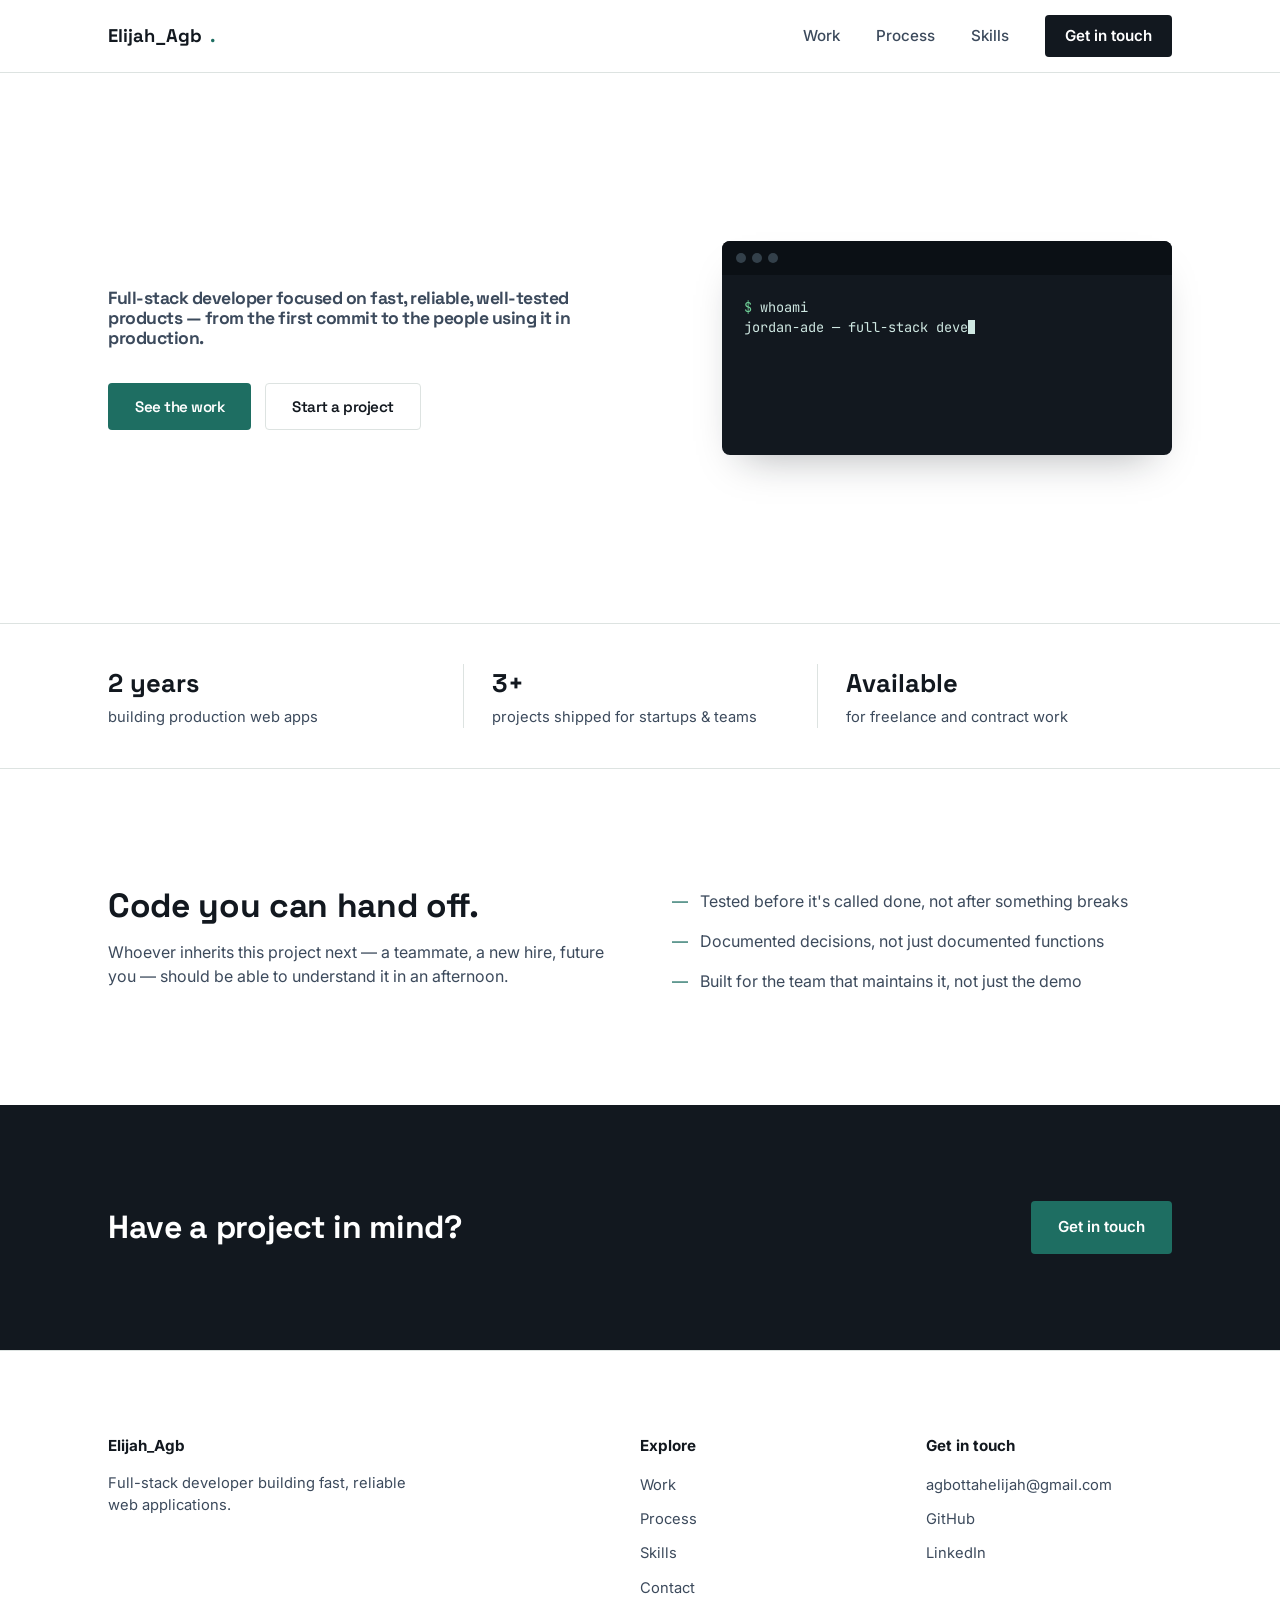
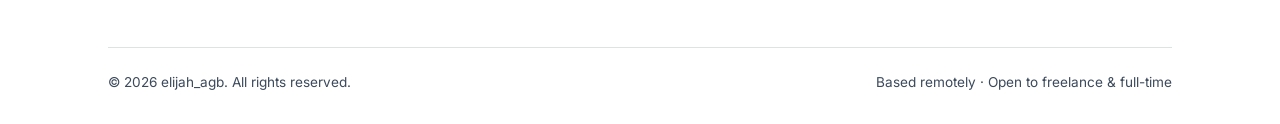
==== commit e37a7ebd: "Update index.html" ====
--- a/index.html
+++ b/index.html
@@ -15,7 +15,7 @@
 
 <header class="nav">
   <div class="wrap">
-    <a href="index.html" class="brand">Jordan Ade<span class="dot">.</span></a>
+    <a href="index.html" class="brand">Elijah_Agb<span class="dot">.</span></a>
     <nav class="nav-links" id="navLinks">
       <a href="work.html">Work</a>
       <a href="process.html">Process</a>
@@ -50,11 +50,11 @@
   <section class="trust">
     <div class="wrap">
       <div class="trust-item">
-        <div class="num">6 years</div>
+        <div class="num">2 years</div>
         <div class="label">building production web apps</div>
       </div>
       <div class="trust-item">
-        <div class="num">30+</div>
+        <div class="num">3+</div>
         <div class="label">projects shipped for startups &amp; teams</div>
       </div>
       <div class="trust-item">
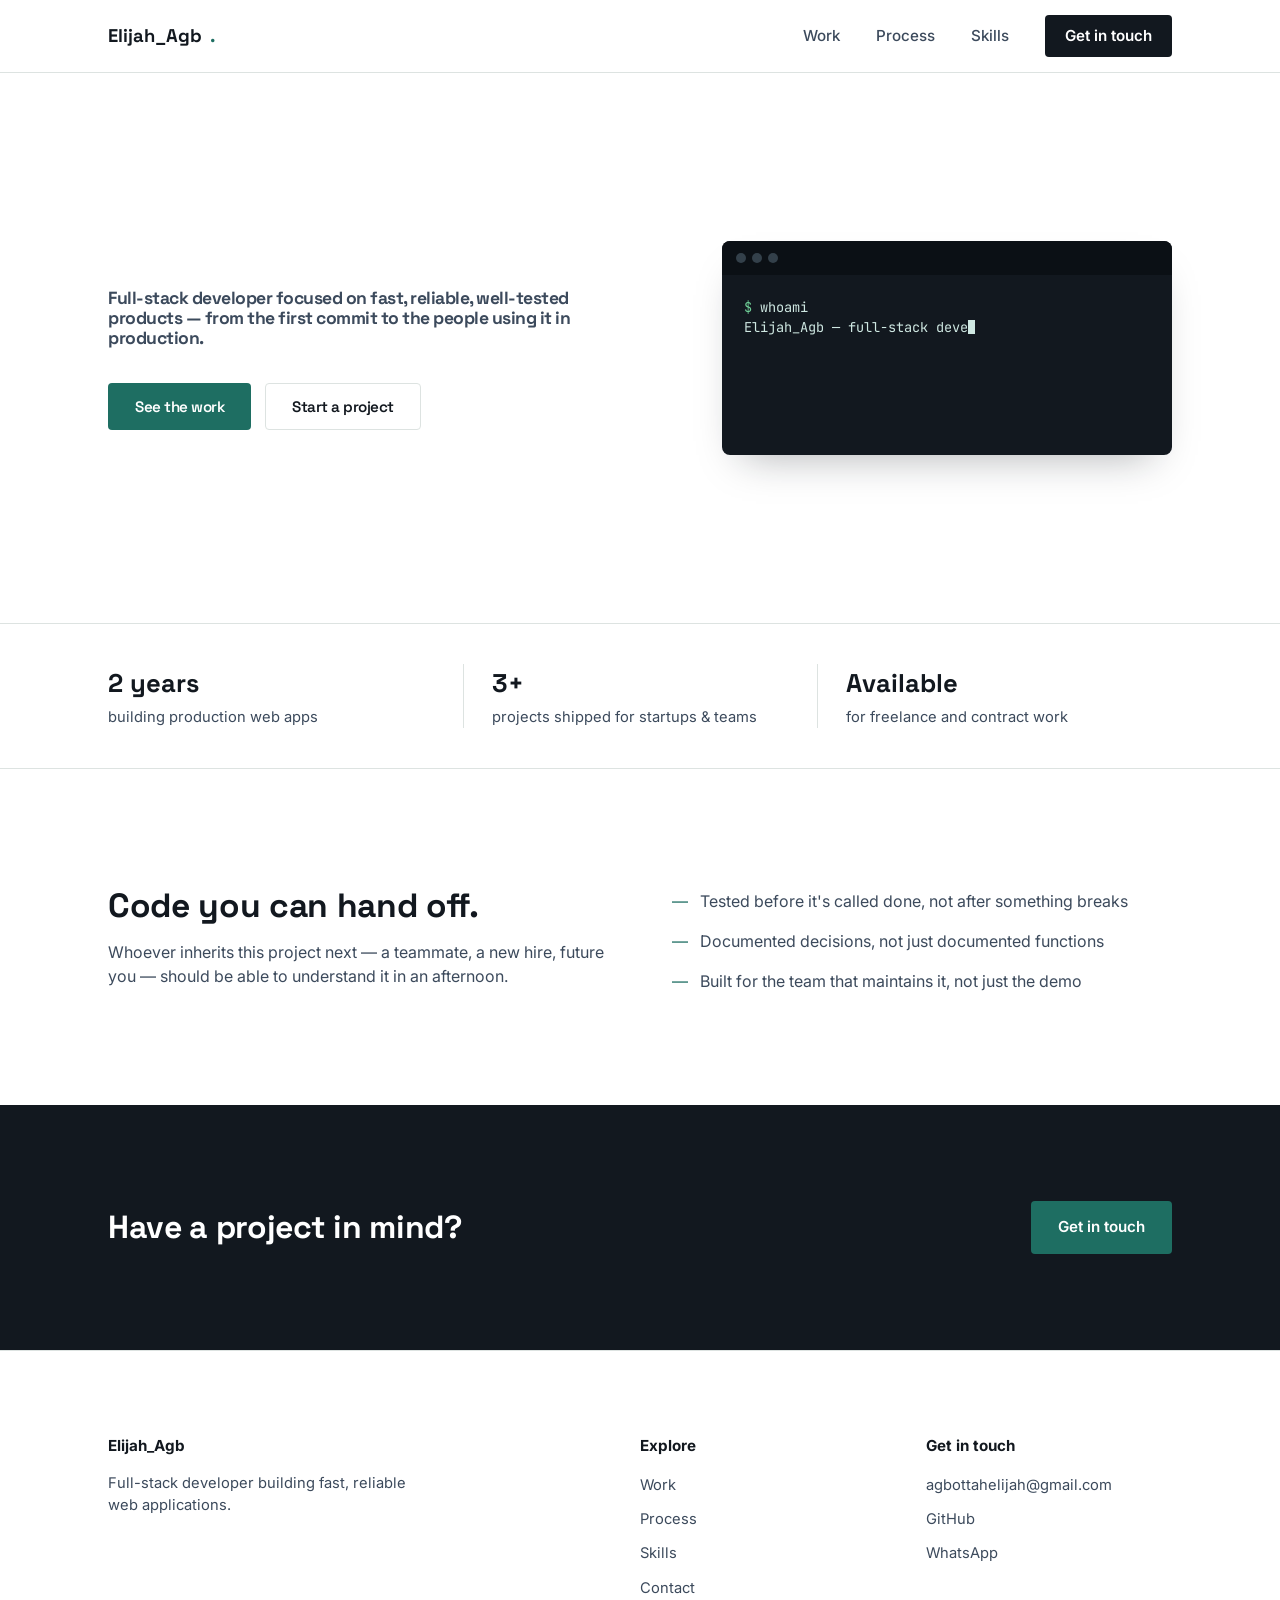
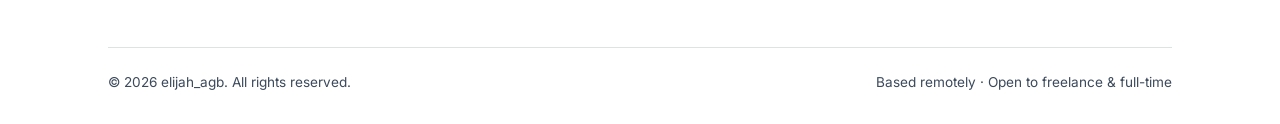
==== commit c5520d2d: "Replace LinkedIn link with WhatsApp link" ====
--- a/index.html
+++ b/index.html
@@ -108,7 +108,7 @@
         <ul>
           <li><a href="mailto:agbottahelijah@gmail.com">agbottahelijah@gmail.com</a></li>
           <li><a href="#">GitHub</a></li>
-          <li><a href="#">LinkedIn</a></li>
+          <li><a href="#">WhatsApp</a></li>
         </ul>
       </div>
     </div>
